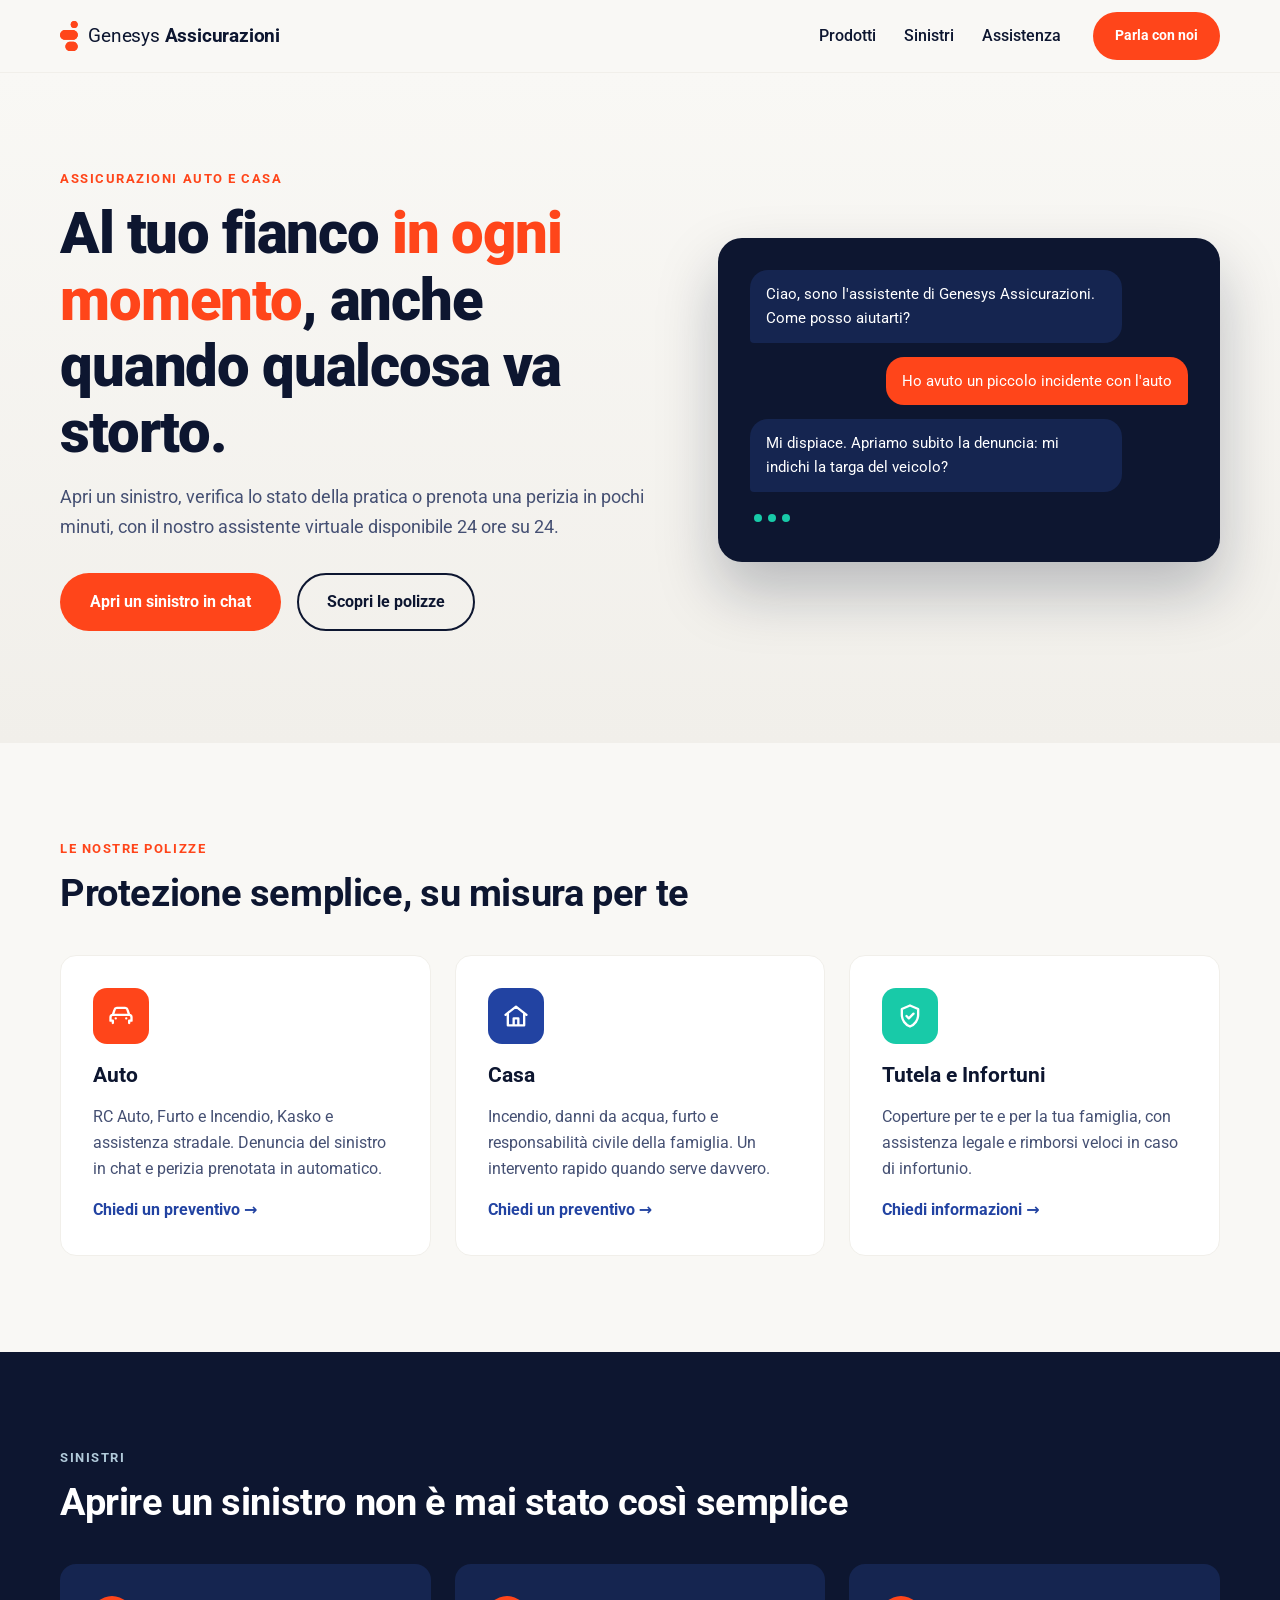
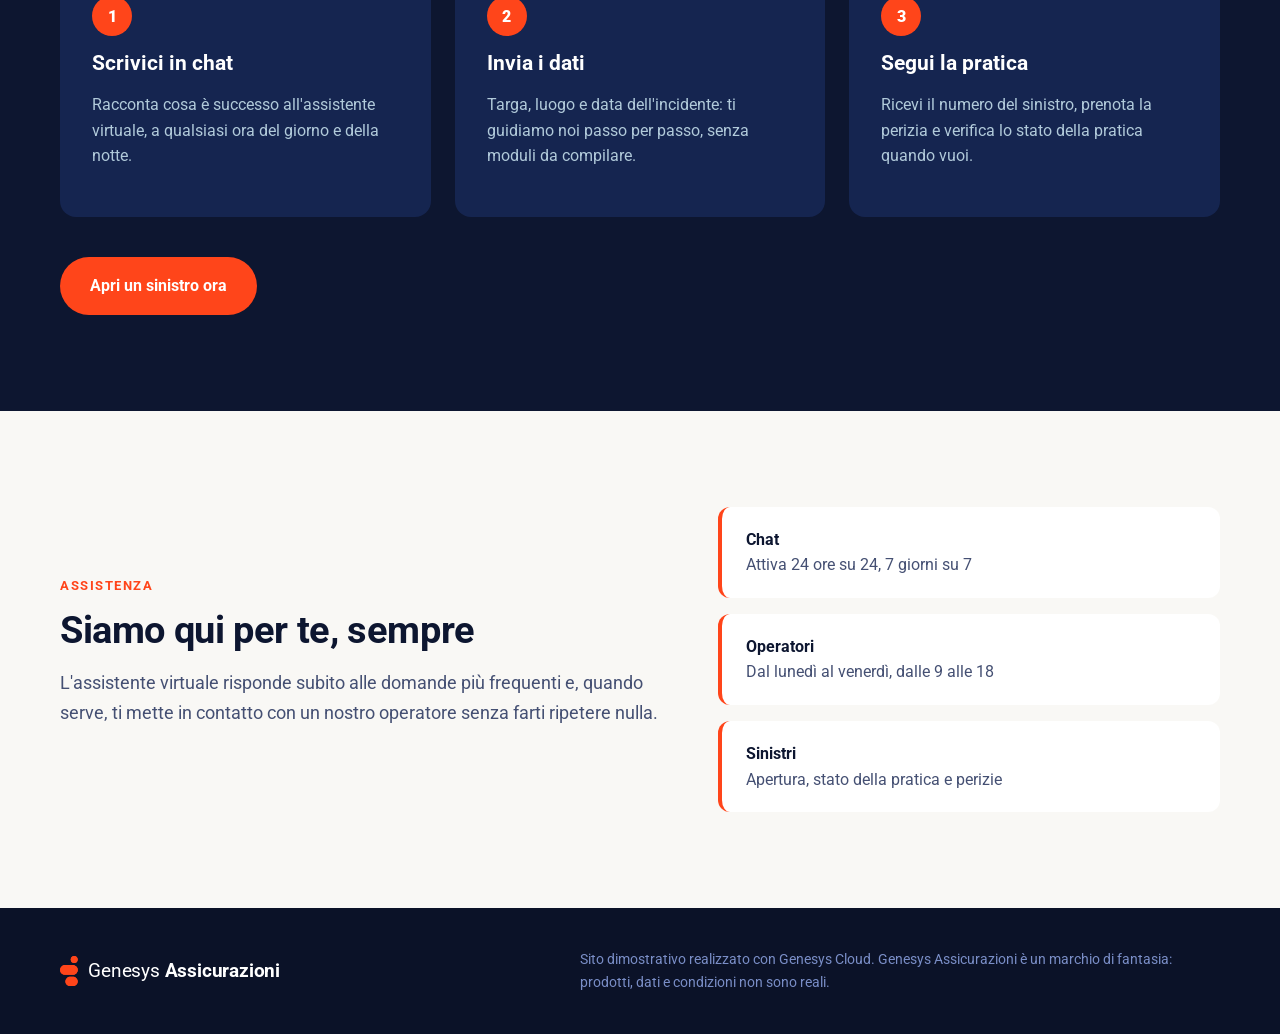
==== index.html @ 88b35ea2 "Icona Genesys con scritta Genesys Assicurazioni Co-authored-by: Cursor <cursoragent@cursor.com>" ====
<!doctype html>
<html lang="it">
<head>
  <meta charset="utf-8">
  <meta name="viewport" content="width=device-width, initial-scale=1">
  <title>Genesys Assicurazioni | Polizze Auto e Casa</title>
  <meta name="description" content="Genesys Assicurazioni: polizze Auto e Casa, apertura e verifica dei sinistri in chat 24 ore su 24.">
  <link rel="preconnect" href="https://fonts.googleapis.com">
  <link rel="preconnect" href="https://fonts.gstatic.com" crossorigin>
  <link href="https://fonts.googleapis.com/css2?family=Roboto:wght@400;500;700;900&display=swap" rel="stylesheet">
  <link rel="stylesheet" href="styles.css">
  <script type="text/javascript" charset="utf-8">
    (function (g, e, n, es, ys) {
      g['_genesysJs'] = e;
      g[e] = g[e] || function () { (g[e].q = g[e].q || []).push(arguments) };
      g[e].t = 1 * new Date();
      g[e].c = es;
      ys = document.createElement('script'); ys.async = 1; ys.src = n; ys.charset = 'utf-8'; document.head.appendChild(ys);
    })(window, 'Genesys', 'https://apps.mypurecloud.ie/genesys-bootstrap/genesys.min.js', {
      environment: 'prod-euw1',
      deploymentId: 'e4ba45ef-5b30-454c-95da-96dc844af366'
    });
  </script>
</head>
<body>
  <header class="topbar">
    <div class="container topbar-inner">
      <a class="brand" href="#">
        <img class="brand-icon" src="assets/genesys-icon.svg" alt="">
        <span class="brand-name">Genesys <strong>Assicurazioni</strong></span>
      </a>
      <nav class="nav">
        <a href="#prodotti">Prodotti</a>
        <a href="#sinistri">Sinistri</a>
        <a href="#assistenza">Assistenza</a>
      </nav>
      <button class="btn btn-primary btn-small" data-open-chat>Parla con noi</button>
    </div>
  </header>

  <main>
    <section class="hero">
      <div class="container hero-inner">
        <div class="hero-text">
          <p class="eyebrow">Assicurazioni Auto e Casa</p>
          <h1>Al tuo fianco <span class="accent">in ogni momento</span>, anche quando qualcosa va storto.</h1>
          <p class="lead">Apri un sinistro, verifica lo stato della pratica o prenota una perizia in pochi minuti, con il nostro assistente virtuale disponibile 24 ore su 24.</p>
          <div class="hero-actions">
            <button class="btn btn-primary" data-open-chat>Apri un sinistro in chat</button>
            <a class="btn btn-ghost" href="#prodotti">Scopri le polizze</a>
          </div>
        </div>
        <div class="hero-card" aria-hidden="true">
          <div class="bubble bubble-bot">Ciao, sono l'assistente di Genesys Assicurazioni. Come posso aiutarti?</div>
          <div class="bubble bubble-user">Ho avuto un piccolo incidente con l'auto</div>
          <div class="bubble bubble-bot">Mi dispiace. Apriamo subito la denuncia: mi indichi la targa del veicolo?</div>
          <div class="typing"><span></span><span></span><span></span></div>
        </div>
      </div>
    </section>

    <section id="prodotti" class="section">
      <div class="container">
        <p class="eyebrow">Le nostre polizze</p>
        <h2>Protezione semplice, su misura per te</h2>
        <div class="cards">
          <article class="card">
            <div class="icon icon-orange">
              <svg viewBox="0 0 24 24"><path d="M5 11l1.5-4.5A2 2 0 0 1 8.4 5h7.2a2 2 0 0 1 1.9 1.5L19 11m-14 0h14m-14 0a2 2 0 0 0-2 2v3h2m14-5a2 2 0 0 1 2 2v3h-2M5 16v2m14-2v2M7.5 14h.01M16.5 14h.01"/></svg>
            </div>
            <h3>Auto</h3>
            <p>RC Auto, Furto e Incendio, Kasko e assistenza stradale. Denuncia del sinistro in chat e perizia prenotata in automatico.</p>
            <button class="link" data-open-chat>Chiedi un preventivo</button>
          </article>
          <article class="card">
            <div class="icon icon-blue">
              <svg viewBox="0 0 24 24"><path d="M3 11l9-7 9 7M5 10v10h14V10M10 20v-6h4v6"/></svg>
            </div>
            <h3>Casa</h3>
            <p>Incendio, danni da acqua, furto e responsabilità civile della famiglia. Un intervento rapido quando serve davvero.</p>
            <button class="link" data-open-chat>Chiedi un preventivo</button>
          </article>
          <article class="card">
            <div class="icon icon-teal">
              <svg viewBox="0 0 24 24"><path d="M12 3l7 3v5c0 4.5-3 8.5-7 10-4-1.5-7-5.5-7-10V6l7-3zm-3 9l2 2 4-4"/></svg>
            </div>
            <h3>Tutela e Infortuni</h3>
            <p>Coperture per te e per la tua famiglia, con assistenza legale e rimborsi veloci in caso di infortunio.</p>
            <button class="link" data-open-chat>Chiedi informazioni</button>
          </article>
        </div>
      </div>
    </section>

    <section id="sinistri" class="section section-dark">
      <div class="container">
        <p class="eyebrow eyebrow-light">Sinistri</p>
        <h2>Aprire un sinistro non è mai stato così semplice</h2>
        <ol class="steps">
          <li>
            <span class="step-number">1</span>
            <h3>Scrivici in chat</h3>
            <p>Racconta cosa è successo all'assistente virtuale, a qualsiasi ora del giorno e della notte.</p>
          </li>
          <li>
            <span class="step-number">2</span>
            <h3>Invia i dati</h3>
            <p>Targa, luogo e data dell'incidente: ti guidiamo noi passo per passo, senza moduli da compilare.</p>
          </li>
          <li>
            <span class="step-number">3</span>
            <h3>Segui la pratica</h3>
            <p>Ricevi il numero del sinistro, prenota la perizia e verifica lo stato della pratica quando vuoi.</p>
          </li>
        </ol>
        <button class="btn btn-primary" data-open-chat>Apri un sinistro ora</button>
      </div>
    </section>

    <section id="assistenza" class="section">
      <div class="container assist">
        <div>
          <p class="eyebrow">Assistenza</p>
          <h2>Siamo qui per te, sempre</h2>
          <p class="lead">L'assistente virtuale risponde subito alle domande più frequenti e, quando serve, ti mette in contatto con un nostro operatore senza farti ripetere nulla.</p>
        </div>
        <ul class="assist-list">
          <li><strong>Chat</strong><span>Attiva 24 ore su 24, 7 giorni su 7</span></li>
          <li><strong>Operatori</strong><span>Dal lunedì al venerdì, dalle 9 alle 18</span></li>
          <li><strong>Sinistri</strong><span>Apertura, stato della pratica e perizie</span></li>
        </ul>
      </div>
    </section>
  </main>

  <footer class="footer">
    <div class="container footer-inner">
      <span class="brand">
        <img class="brand-icon" src="assets/genesys-icon.svg" alt="">
        <span class="brand-name">Genesys <strong>Assicurazioni</strong></span>
      </span>
      <p>Sito dimostrativo realizzato con Genesys Cloud. Genesys Assicurazioni è un marchio di fantasia: prodotti, dati e condizioni non sono reali.</p>
    </div>
  </footer>

  <script>
    document.querySelectorAll('[data-open-chat]').forEach(function (button) {
      button.addEventListener('click', function () {
        Genesys('command', 'Messenger.open', {});
      });
    });
  </script>
</body>
</html>
---- styles.css ----
:root {
  --orange: #ff451a;
  --orange-dark: #cc3715;
  --navy: #0d1630;
  --navy-deep: #0b1228;
  --navy-soft: #152550;
  --blue: #2243a2;
  --teal: #18caa8;
  --yellow: #f7ad00;
  --cream: #f9f8f5;
  --sand: #f1efea;
  --slate: #455073;
  --radius: 16px;
}

* { box-sizing: border-box; }

body {
  margin: 0;
  font-family: Roboto, -apple-system, system-ui, "Segoe UI", "Helvetica Neue", Arial, sans-serif;
  color: var(--navy);
  background: var(--cream);
  line-height: 1.6;
}

h1, h2, h3 { line-height: 1.15; margin: 0 0 16px; }
h1 { font-size: clamp(2.2rem, 4.5vw, 3.6rem); font-weight: 900; letter-spacing: -0.02em; }
h2 { font-size: clamp(1.8rem, 3vw, 2.6rem); font-weight: 700; letter-spacing: -0.01em; }
h3 { font-size: 1.3rem; font-weight: 700; }
p { margin: 0 0 16px; }

.container { width: min(1160px, 92vw); margin: 0 auto; }
.accent { color: var(--orange); }
.lead { font-size: 1.15rem; color: var(--slate); max-width: 620px; }
.eyebrow { text-transform: uppercase; letter-spacing: 0.12em; font-size: 0.8rem; font-weight: 700; color: var(--orange); margin-bottom: 12px; }
.eyebrow-light { color: var(--yellow); }

.btn {
  display: inline-flex; align-items: center; justify-content: center;
  border: 2px solid transparent; border-radius: 999px;
  padding: 14px 28px; font: inherit; font-weight: 700; font-size: 1rem;
  cursor: pointer; text-decoration: none; transition: background 0.2s, color 0.2s, border-color 0.2s;
}
.btn-primary { background: var(--orange); color: #fff; }
.btn-primary:hover { background: var(--orange-dark); }
.btn-ghost { border-color: var(--navy); color: var(--navy); background: transparent; }
.btn-ghost:hover { background: var(--navy); color: #fff; }
.btn-small { padding: 10px 20px; font-size: 0.9rem; }
.link { background: none; border: 0; padding: 0; font: inherit; font-weight: 700; color: var(--blue); cursor: pointer; }
.link::after { content: " →"; }
.link:hover { color: var(--orange); }

.topbar { position: sticky; top: 0; z-index: 10; background: rgba(249, 248, 245, 0.92); backdrop-filter: blur(8px); border-bottom: 1px solid var(--sand); }
.topbar-inner { display: flex; align-items: center; gap: 32px; height: 72px; }
.brand { display: flex; align-items: center; gap: 10px; text-decoration: none; color: var(--navy); }
.brand-icon { height: 30px; width: auto; display: block; }
.brand-name { font-size: 1.2rem; letter-spacing: -0.01em; }
.nav { display: flex; gap: 28px; margin-left: auto; }
.nav a { color: var(--navy); text-decoration: none; font-weight: 500; }
.nav a:hover { color: var(--orange); }

.hero { padding: 96px 0 112px; background: linear-gradient(180deg, var(--cream) 0%, var(--sand) 100%); overflow: hidden; }
.hero-inner { display: grid; grid-template-columns: 1.2fr 1fr; gap: 56px; align-items: center; }
.hero-actions { display: flex; gap: 16px; flex-wrap: wrap; margin-top: 32px; }
.hero-card {
  position: relative; background: var(--navy); border-radius: 24px; padding: 32px;
  display: flex; flex-direction: column; gap: 14px; box-shadow: 0 30px 60px rgba(13, 22, 48, 0.25);
}
.hero-card::before {
  content: ""; position: absolute; inset: -40px -40px auto auto; width: 160px; height: 160px; border-radius: 50%;
  background: var(--orange); opacity: 0.9; z-index: -1;
}
.bubble { max-width: 85%; padding: 12px 16px; border-radius: 18px; font-size: 0.95rem; }
.bubble-bot { background: var(--navy-soft); color: #fff; border-bottom-left-radius: 4px; }
.bubble-user { background: var(--orange); color: #fff; align-self: flex-end; border-bottom-right-radius: 4px; }
.typing { display: flex; gap: 6px; padding: 8px 4px; }
.typing span { width: 8px; height: 8px; border-radius: 50%; background: var(--teal); animation: blink 1.2s infinite; }
.typing span:nth-child(2) { animation-delay: 0.2s; }
.typing span:nth-child(3) { animation-delay: 0.4s; }
@keyframes blink { 0%, 80%, 100% { opacity: 0.25; } 40% { opacity: 1; } }

.section { padding: 96px 0; }
.section-dark { background: var(--navy); color: #fff; }
.section-dark p { color: #b1cada; }

.cards { display: grid; grid-template-columns: repeat(3, 1fr); gap: 24px; margin-top: 40px; }
.card { background: #fff; border-radius: var(--radius); padding: 32px; border: 1px solid var(--sand); transition: transform 0.2s, box-shadow 0.2s; }
.card:hover { transform: translateY(-4px); box-shadow: 0 20px 40px rgba(13, 22, 48, 0.08); }
.card p { color: var(--slate); }
.icon { width: 56px; height: 56px; border-radius: 14px; display: grid; place-items: center; margin-bottom: 20px; }
.icon svg { width: 28px; height: 28px; fill: none; stroke: #fff; stroke-width: 2; stroke-linecap: round; stroke-linejoin: round; }
.icon-orange { background: var(--orange); }
.icon-blue { background: var(--blue); }
.icon-teal { background: var(--teal); }

.steps { list-style: none; padding: 0; margin: 40px 0; display: grid; grid-template-columns: repeat(3, 1fr); gap: 24px; }
.steps li { background: var(--navy-soft); border-radius: var(--radius); padding: 32px; }
.step-number { display: inline-grid; place-items: center; width: 40px; height: 40px; border-radius: 50%; background: var(--orange); font-weight: 900; margin-bottom: 16px; }

.assist { display: grid; grid-template-columns: 1.2fr 1fr; gap: 56px; align-items: center; }
.assist-list { list-style: none; padding: 0; margin: 0; display: grid; gap: 16px; }
.assist-list li { background: #fff; border-left: 4px solid var(--orange); border-radius: 12px; padding: 20px 24px; display: flex; flex-direction: column; }
.assist-list span { color: var(--slate); }

.footer { background: var(--navy-deep); color: #fff; padding: 40px 0; }
.footer-inner { display: flex; gap: 32px; align-items: center; justify-content: space-between; flex-wrap: wrap; }
.footer .brand { color: #fff; }
.footer p { margin: 0; color: #7a8ec7; font-size: 0.9rem; max-width: 640px; }

@media (max-width: 900px) {
  .hero-inner, .assist { grid-template-columns: 1fr; }
  .cards, .steps { grid-template-columns: 1fr; }
  .nav { display: none; }
  .topbar-inner .btn { margin-left: auto; }
}
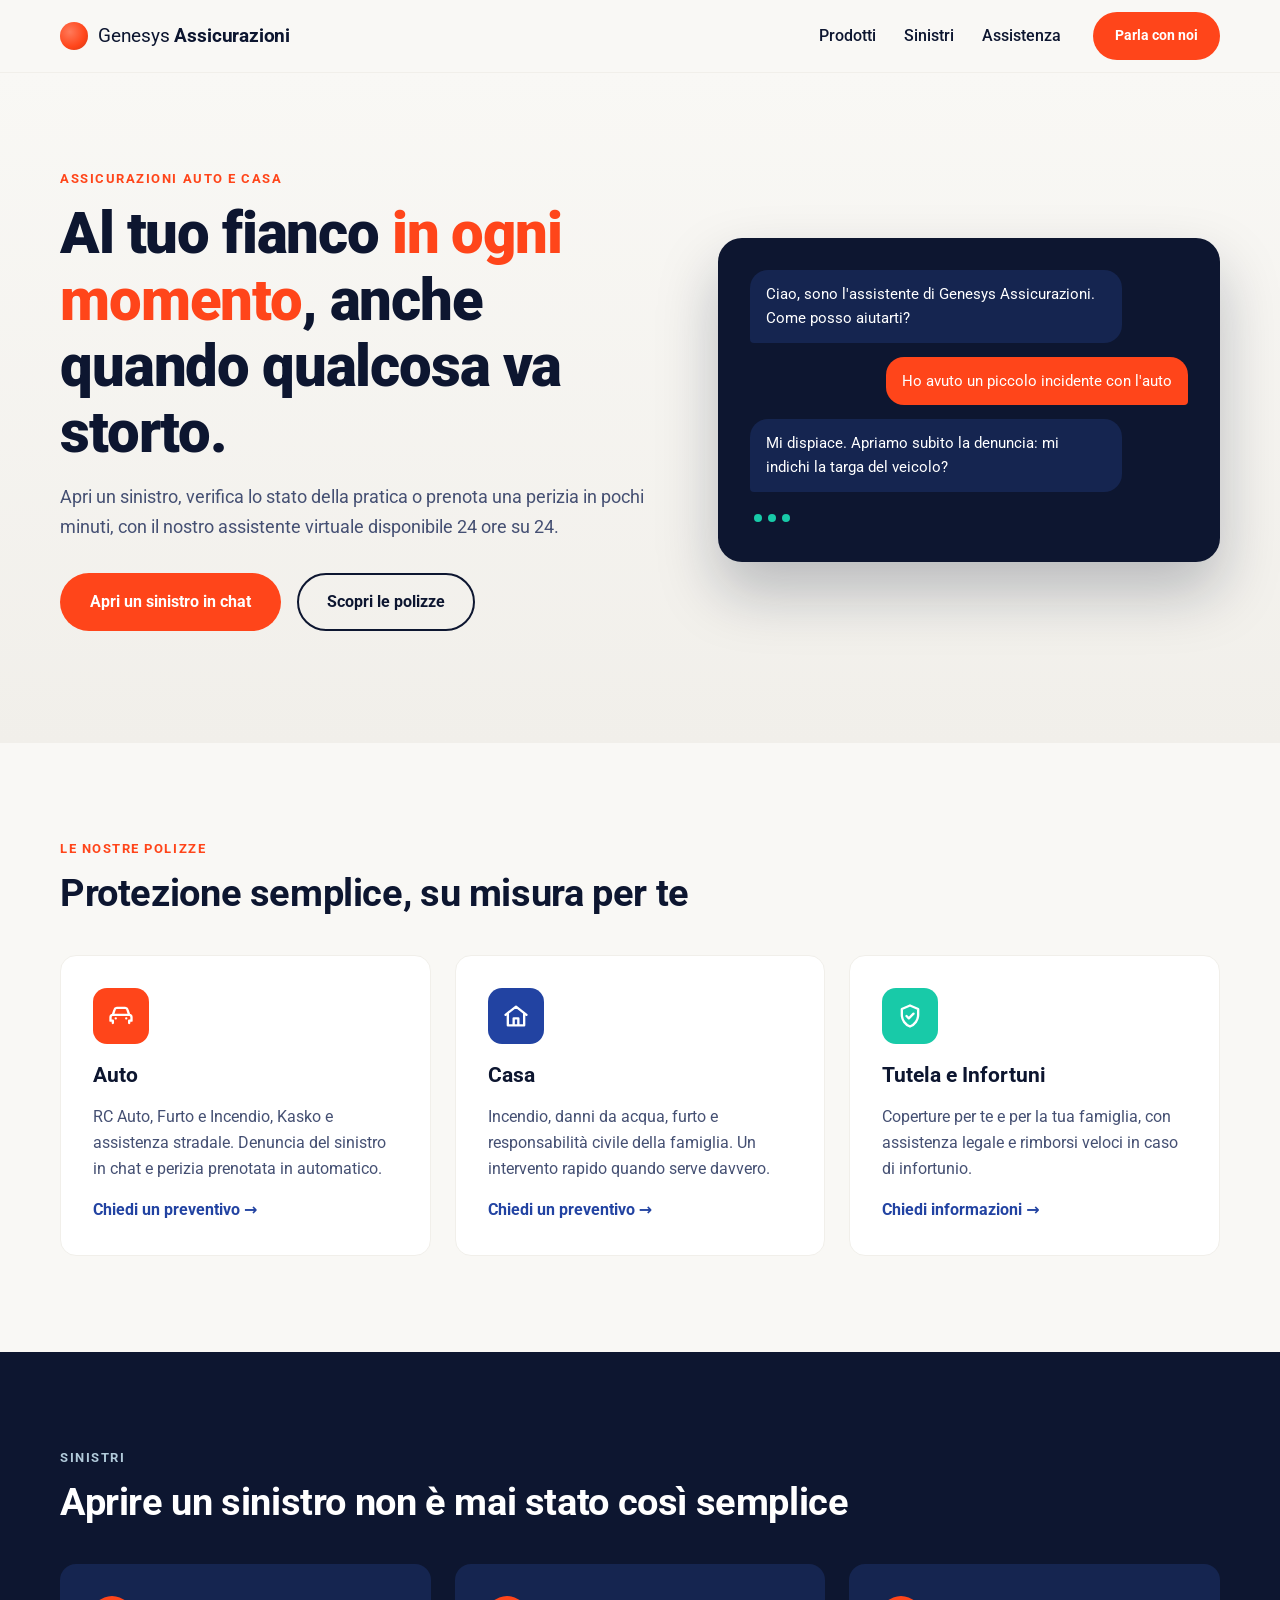
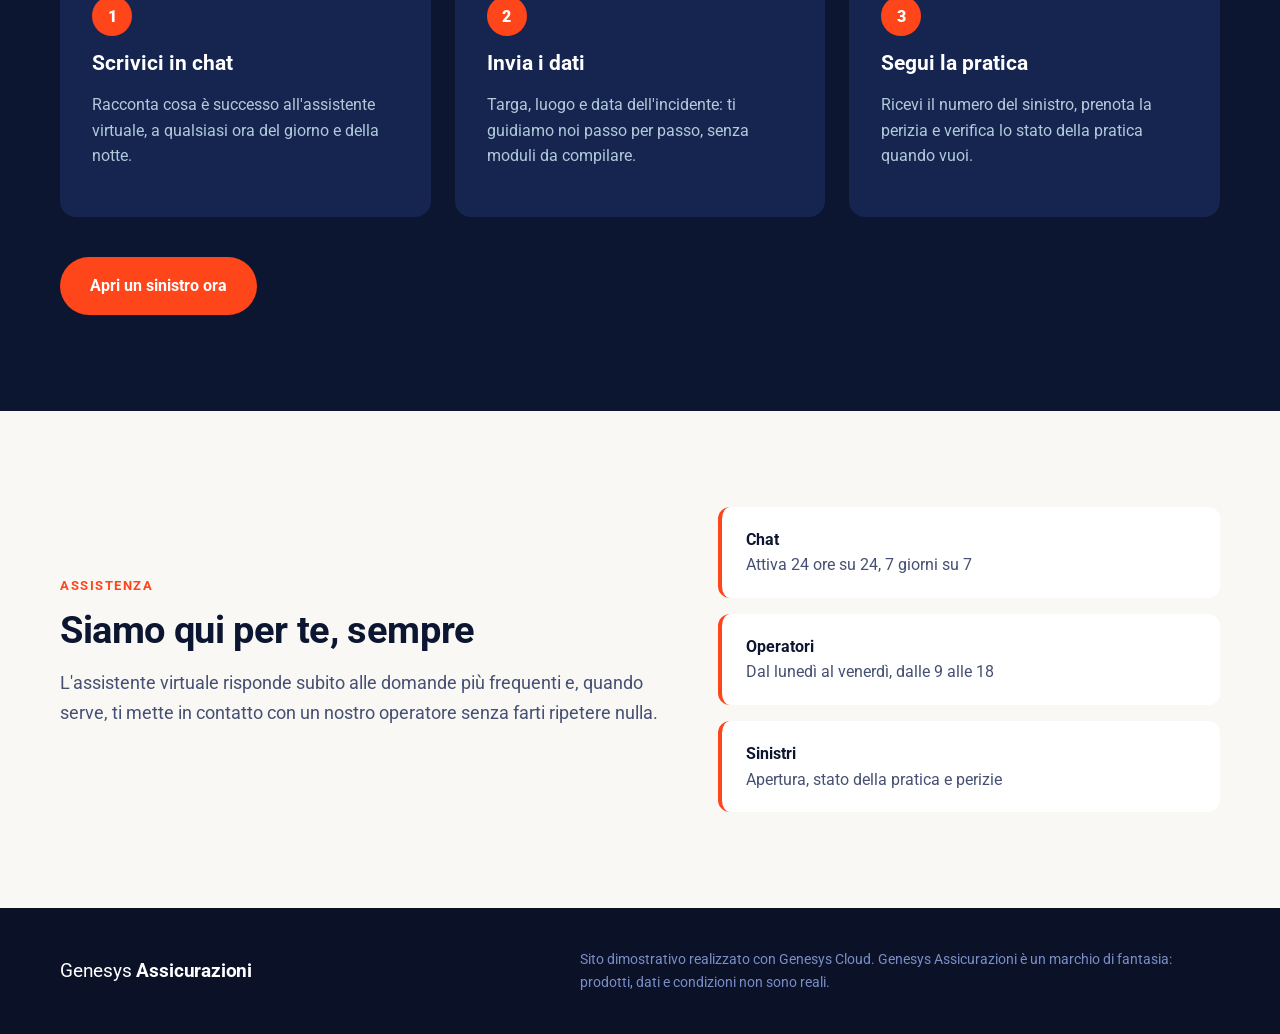
==== commit e2b20b26: "Ripristina il portale alla prima versione (logo Messenger invariato) Co-authored-by: Cursor <cursora" ====
--- a/index.html
+++ b/index.html
@@ -26,7 +26,7 @@
   <header class="topbar">
     <div class="container topbar-inner">
       <a class="brand" href="#">
-        <img class="brand-icon" src="assets/genesys-icon.svg" alt="">
+        <span class="brand-mark" aria-hidden="true"></span>
         <span class="brand-name">Genesys <strong>Assicurazioni</strong></span>
       </a>
       <nav class="nav">
@@ -135,10 +135,7 @@
 
   <footer class="footer">
     <div class="container footer-inner">
-      <span class="brand">
-        <img class="brand-icon" src="assets/genesys-icon.svg" alt="">
-        <span class="brand-name">Genesys <strong>Assicurazioni</strong></span>
-      </span>
+      <span class="brand-name">Genesys <strong>Assicurazioni</strong></span>
       <p>Sito dimostrativo realizzato con Genesys Cloud. Genesys Assicurazioni è un marchio di fantasia: prodotti, dati e condizioni non sono reali.</p>
     </div>
   </footer>
--- a/styles.css
+++ b/styles.css
@@ -53,7 +53,7 @@
 .topbar { position: sticky; top: 0; z-index: 10; background: rgba(249, 248, 245, 0.92); backdrop-filter: blur(8px); border-bottom: 1px solid var(--sand); }
 .topbar-inner { display: flex; align-items: center; gap: 32px; height: 72px; }
 .brand { display: flex; align-items: center; gap: 10px; text-decoration: none; color: var(--navy); }
-.brand-icon { height: 30px; width: auto; display: block; }
+.brand-mark { width: 28px; height: 28px; border-radius: 50%; background: radial-gradient(circle at 35% 35%, #ff7a5a, var(--orange) 60%, var(--orange-dark)); }
 .brand-name { font-size: 1.2rem; letter-spacing: -0.01em; }
 .nav { display: flex; gap: 28px; margin-left: auto; }
 .nav a { color: var(--navy); text-decoration: none; font-weight: 500; }
@@ -104,7 +104,6 @@
 
 .footer { background: var(--navy-deep); color: #fff; padding: 40px 0; }
 .footer-inner { display: flex; gap: 32px; align-items: center; justify-content: space-between; flex-wrap: wrap; }
-.footer .brand { color: #fff; }
 .footer p { margin: 0; color: #7a8ec7; font-size: 0.9rem; max-width: 640px; }
 
 @media (max-width: 900px) {
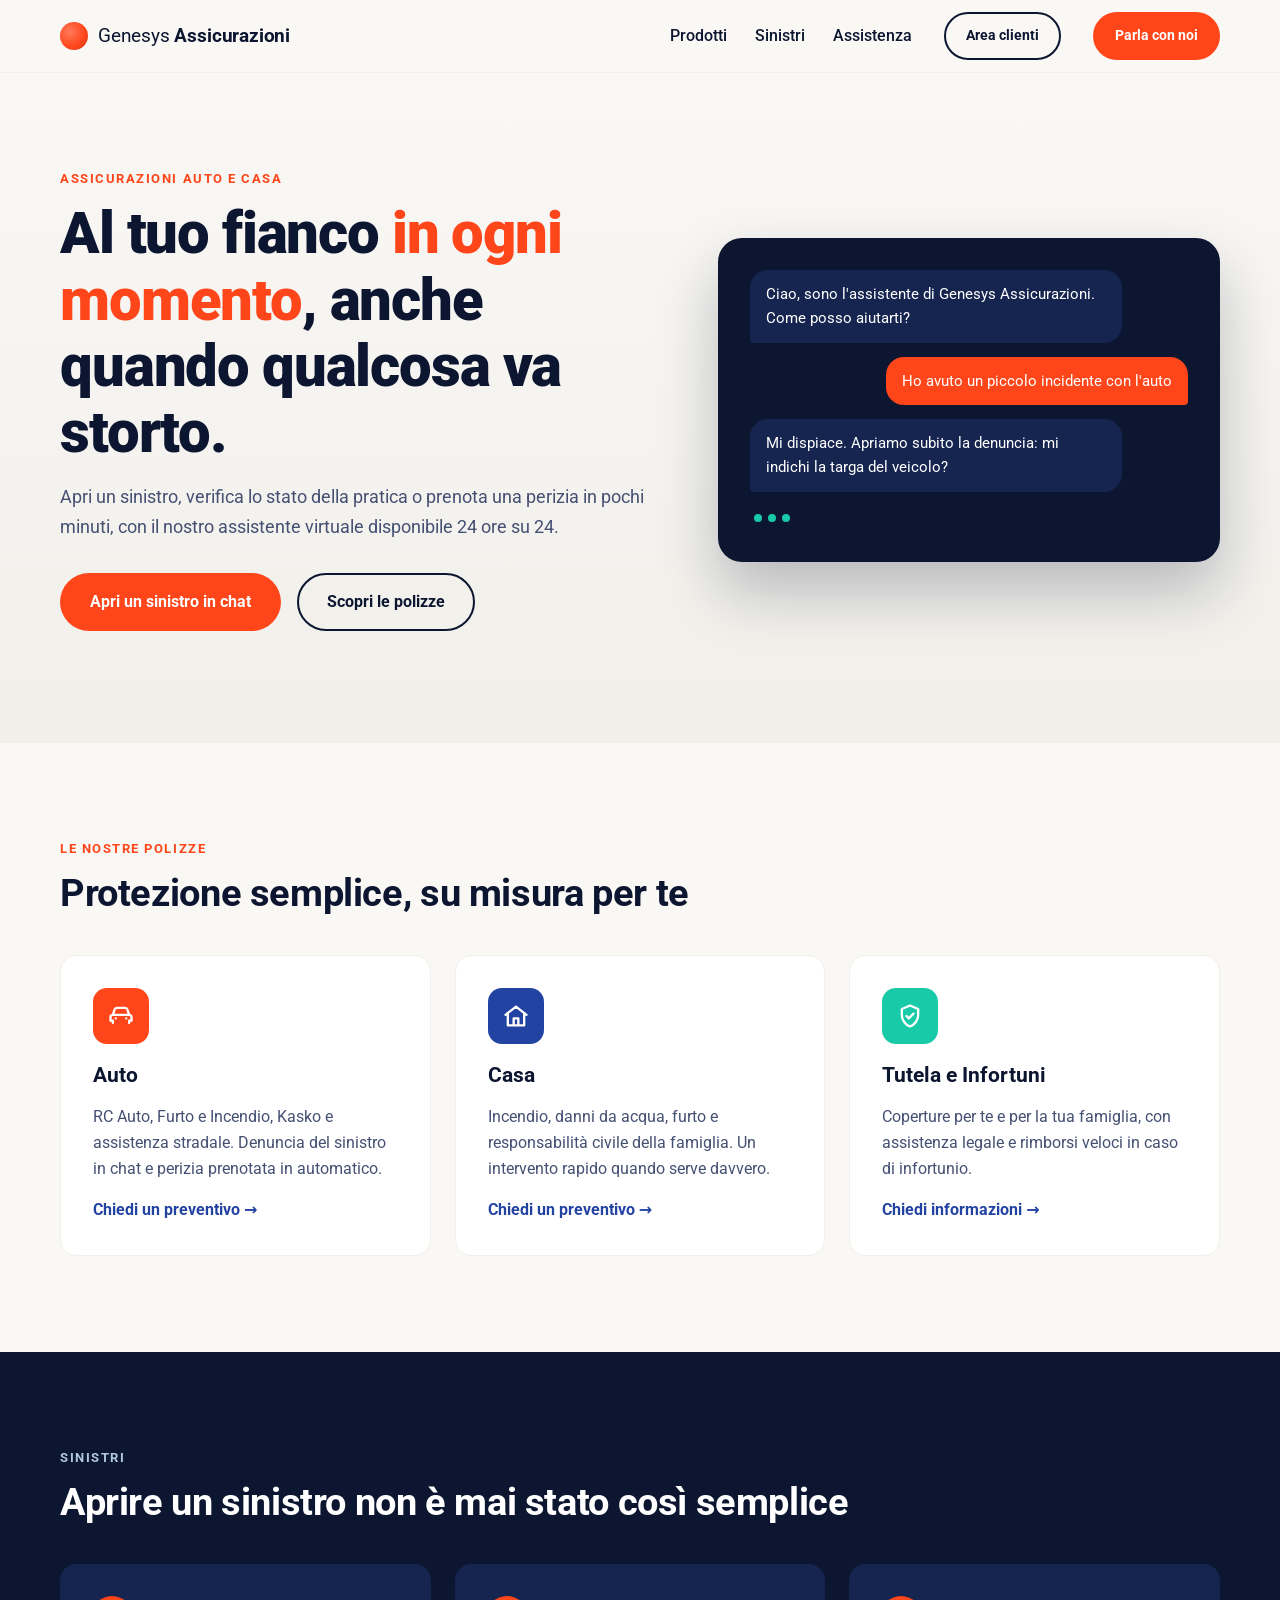
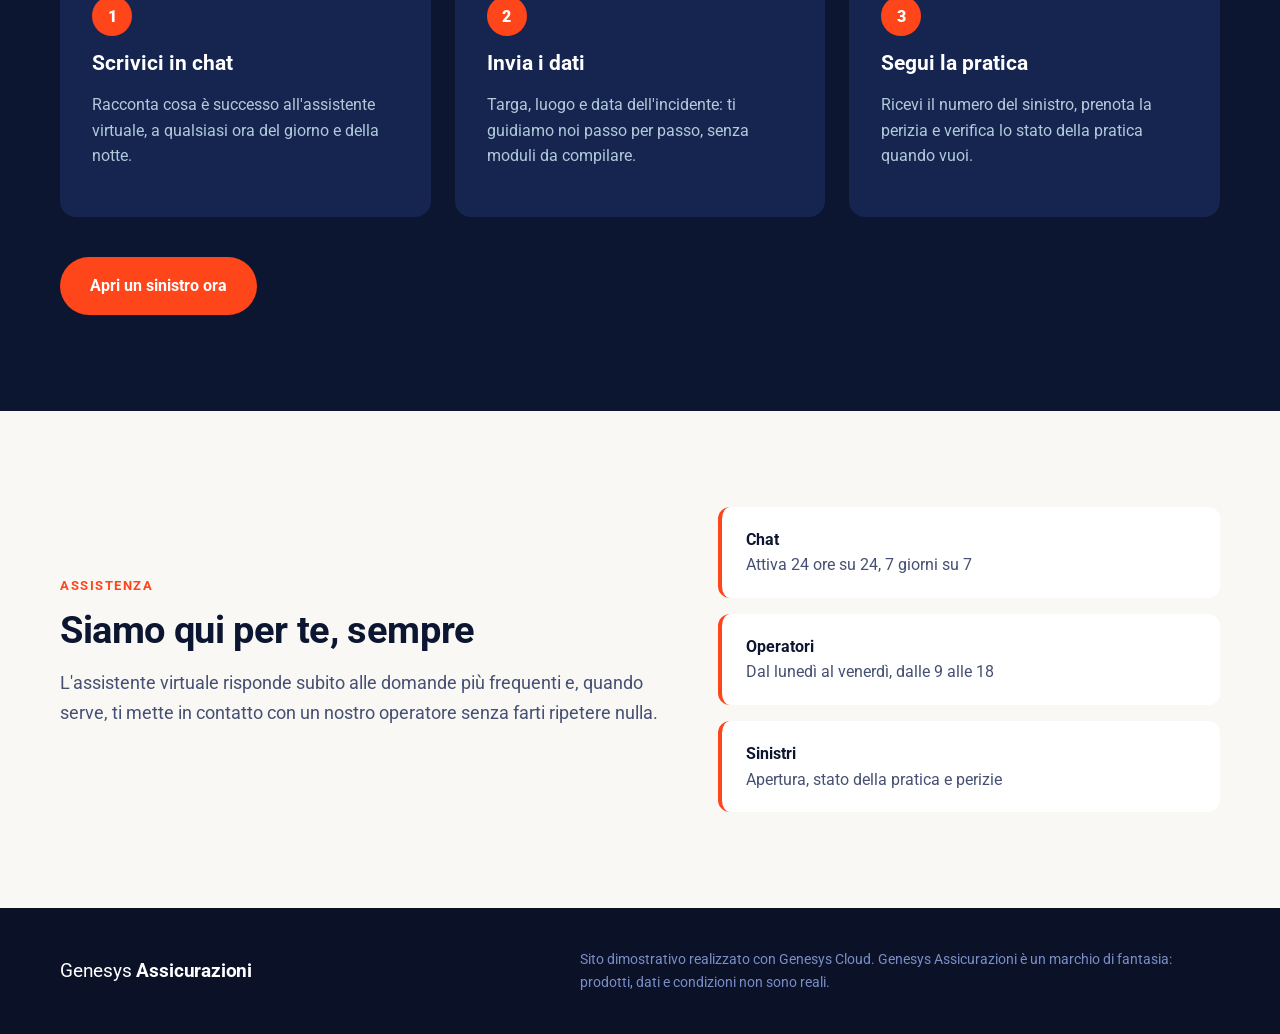
==== commit b6f7cd6c: "Area clienti demo: passa al Messenger l'id del cliente Co-authored-by: Cursor <cursoragent@cursor.co" ====
--- a/index.html
+++ b/index.html
@@ -34,9 +34,33 @@
         <a href="#sinistri">Sinistri</a>
         <a href="#assistenza">Assistenza</a>
       </nav>
+      <div class="account" data-logged-out>
+        <button class="btn btn-ghost btn-small" data-open-login>Area clienti</button>
+      </div>
+      <div class="account" data-logged-in hidden>
+        <span class="greeting">Ciao, <strong data-customer-first-name></strong></span>
+        <button class="link link-plain" data-logout>Esci</button>
+      </div>
       <button class="btn btn-primary btn-small" data-open-chat>Parla con noi</button>
     </div>
   </header>
+
+  <div class="modal" data-login-modal hidden>
+    <div class="modal-card" role="dialog" aria-modal="true" aria-labelledby="login-title">
+      <button class="modal-close" data-close-login aria-label="Chiudi">×</button>
+      <p class="eyebrow">Area clienti</p>
+      <h2 id="login-title">Accedi al tuo profilo</h2>
+      <p class="modal-text">Sito dimostrativo: scegli il cliente demo con cui accedere. In chat riceverai su WhatsApp il codice dei sinistri che apri.</p>
+      <button class="customer" data-login>
+        <span class="customer-avatar">MB</span>
+        <span class="customer-info">
+          <strong>Marco Bianchi</strong>
+          <span>Cliente Gold · Polizza Auto 44AB12</span>
+        </span>
+        <span class="customer-go">Accedi →</span>
+      </button>
+    </div>
+  </div>
 
   <main>
     <section class="hero">
@@ -141,6 +165,44 @@
   </footer>
 
   <script>
+    var DEMO_CUSTOMER = { id: 'd156d36f-0375-48c7-8913-92c22ba1659e', firstName: 'Marco', lastName: 'Bianchi' };
+    var STORAGE_KEY = 'genesys-assicurazioni-customer';
+    var modal = document.querySelector('[data-login-modal]');
+
+    function renderAccount(customer) {
+      document.querySelector('[data-logged-out]').hidden = !!customer;
+      document.querySelector('[data-logged-in]').hidden = !customer;
+      if (customer) document.querySelector('[data-customer-first-name]').textContent = customer.firstName;
+    }
+
+    function shareWithMessenger(customer) {
+      if (customer) {
+        Genesys('command', 'Database.set', { messaging: { customAttributes: {
+          Customer_ID: customer.id, Customer_Name: customer.firstName + ' ' + customer.lastName } } });
+      } else {
+        Genesys('command', 'Database.removeAll');
+      }
+    }
+
+    var saved = JSON.parse(localStorage.getItem(STORAGE_KEY) || 'null');
+    renderAccount(saved);
+    shareWithMessenger(saved);
+
+    document.querySelector('[data-open-login]').addEventListener('click', function () { modal.hidden = false; });
+    document.querySelector('[data-close-login]').addEventListener('click', function () { modal.hidden = true; });
+    modal.addEventListener('click', function (event) { if (event.target === modal) modal.hidden = true; });
+    document.querySelector('[data-login]').addEventListener('click', function () {
+      localStorage.setItem(STORAGE_KEY, JSON.stringify(DEMO_CUSTOMER));
+      renderAccount(DEMO_CUSTOMER);
+      shareWithMessenger(DEMO_CUSTOMER);
+      modal.hidden = true;
+    });
+    document.querySelector('[data-logout]').addEventListener('click', function () {
+      localStorage.removeItem(STORAGE_KEY);
+      renderAccount(null);
+      shareWithMessenger(null);
+    });
+
     document.querySelectorAll('[data-open-chat]').forEach(function (button) {
       button.addEventListener('click', function () {
         Genesys('command', 'Messenger.open', {});
--- a/styles.css
+++ b/styles.css
@@ -49,6 +49,27 @@
 .link { background: none; border: 0; padding: 0; font: inherit; font-weight: 700; color: var(--blue); cursor: pointer; }
 .link::after { content: " →"; }
 .link:hover { color: var(--orange); }
+
+[hidden] { display: none !important; }
+
+.account { display: flex; align-items: center; gap: 12px; }
+.greeting { font-size: 0.95rem; }
+.link-plain::after { content: ""; }
+
+.modal { position: fixed; inset: 0; z-index: 20; background: rgba(11, 18, 40, 0.6); display: grid; place-items: center; padding: 24px; }
+.modal-card { position: relative; background: #fff; border-radius: 24px; padding: 40px; width: min(480px, 100%); box-shadow: 0 30px 60px rgba(13, 22, 48, 0.3); }
+.modal-text { color: var(--slate); }
+.modal-close { position: absolute; top: 16px; right: 20px; background: none; border: 0; font-size: 1.8rem; line-height: 1; color: var(--slate); cursor: pointer; }
+.customer {
+  width: 100%; display: flex; align-items: center; gap: 16px; margin-top: 8px; padding: 16px 20px;
+  background: var(--cream); border: 2px solid var(--sand); border-radius: var(--radius); font: inherit; text-align: left; cursor: pointer;
+  transition: border-color 0.2s;
+}
+.customer:hover { border-color: var(--orange); }
+.customer-avatar { width: 48px; height: 48px; border-radius: 50%; background: var(--navy); color: #fff; display: grid; place-items: center; font-weight: 700; flex: none; }
+.customer-info { display: flex; flex-direction: column; color: var(--navy); }
+.customer-info span { color: var(--slate); font-size: 0.9rem; }
+.customer-go { margin-left: auto; font-weight: 700; color: var(--orange); white-space: nowrap; }
 
 .topbar { position: sticky; top: 0; z-index: 10; background: rgba(249, 248, 245, 0.92); backdrop-filter: blur(8px); border-bottom: 1px solid var(--sand); }
 .topbar-inner { display: flex; align-items: center; gap: 32px; height: 72px; }
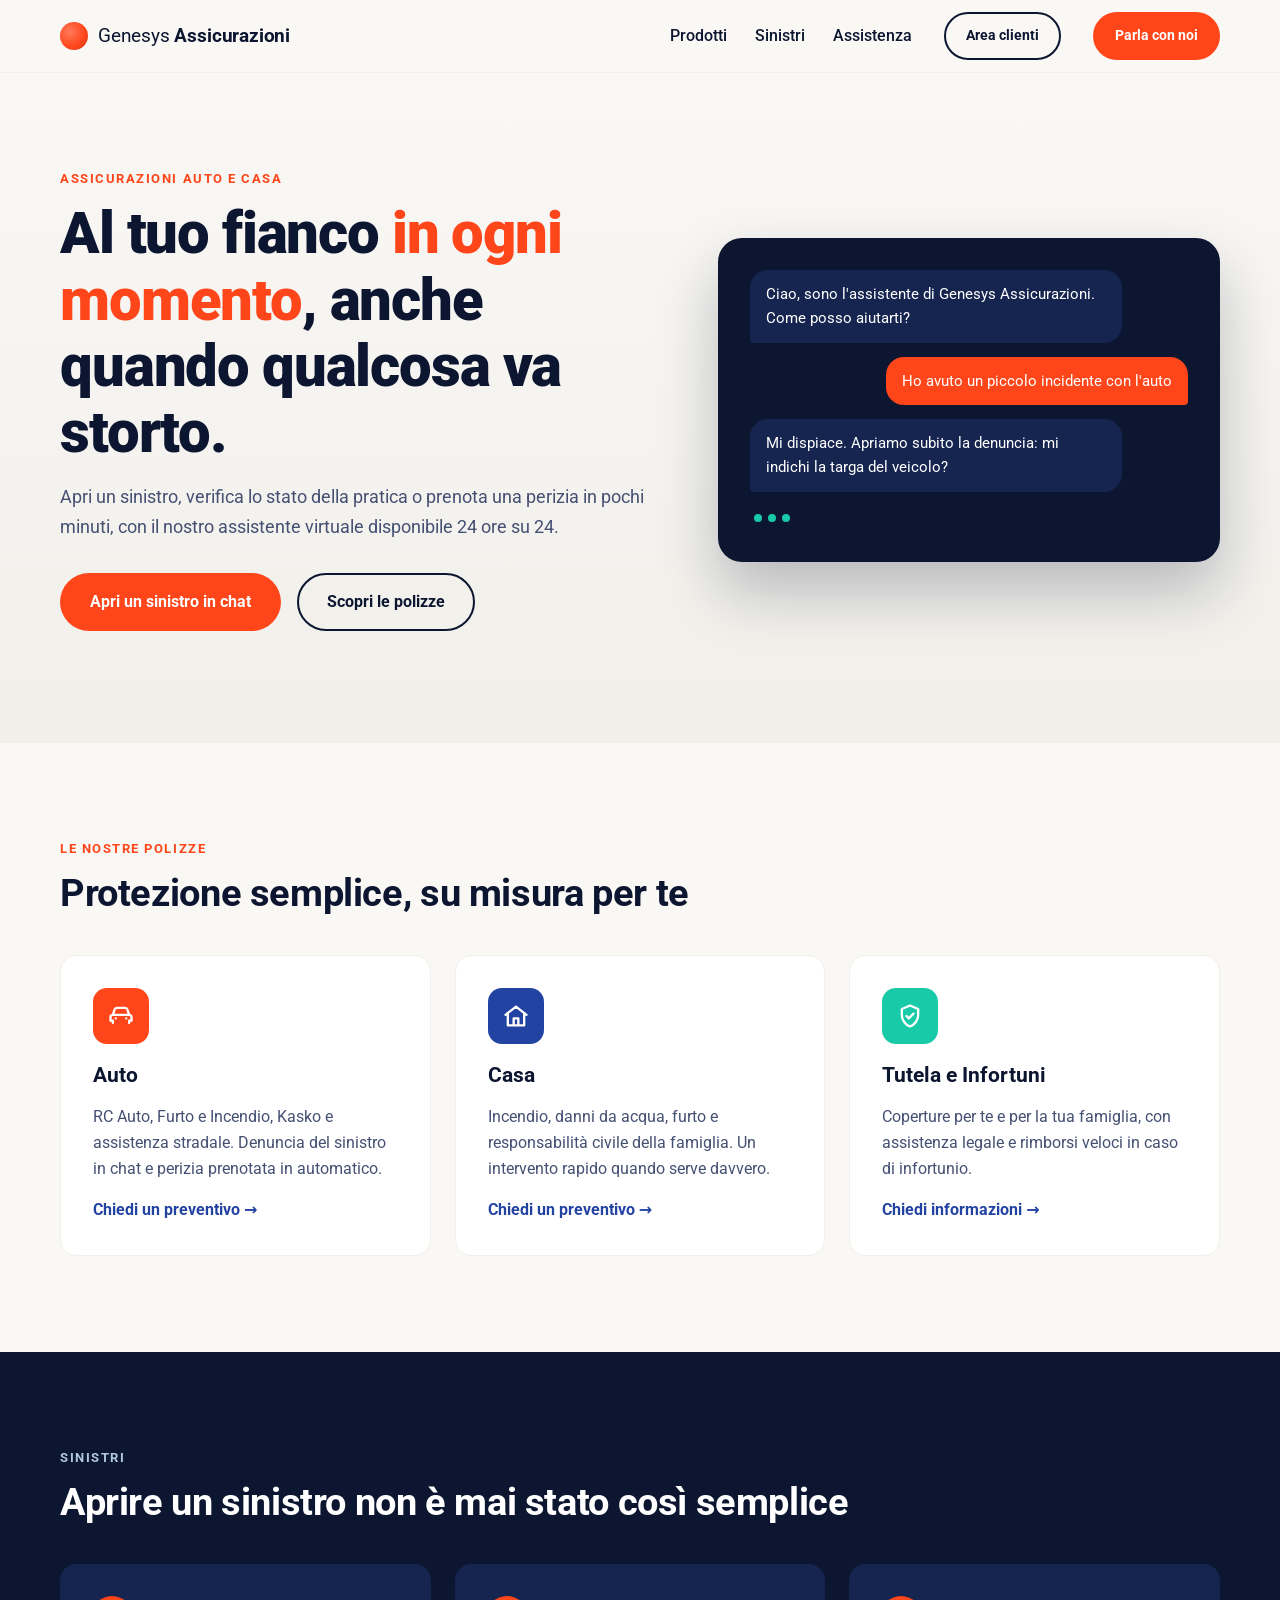
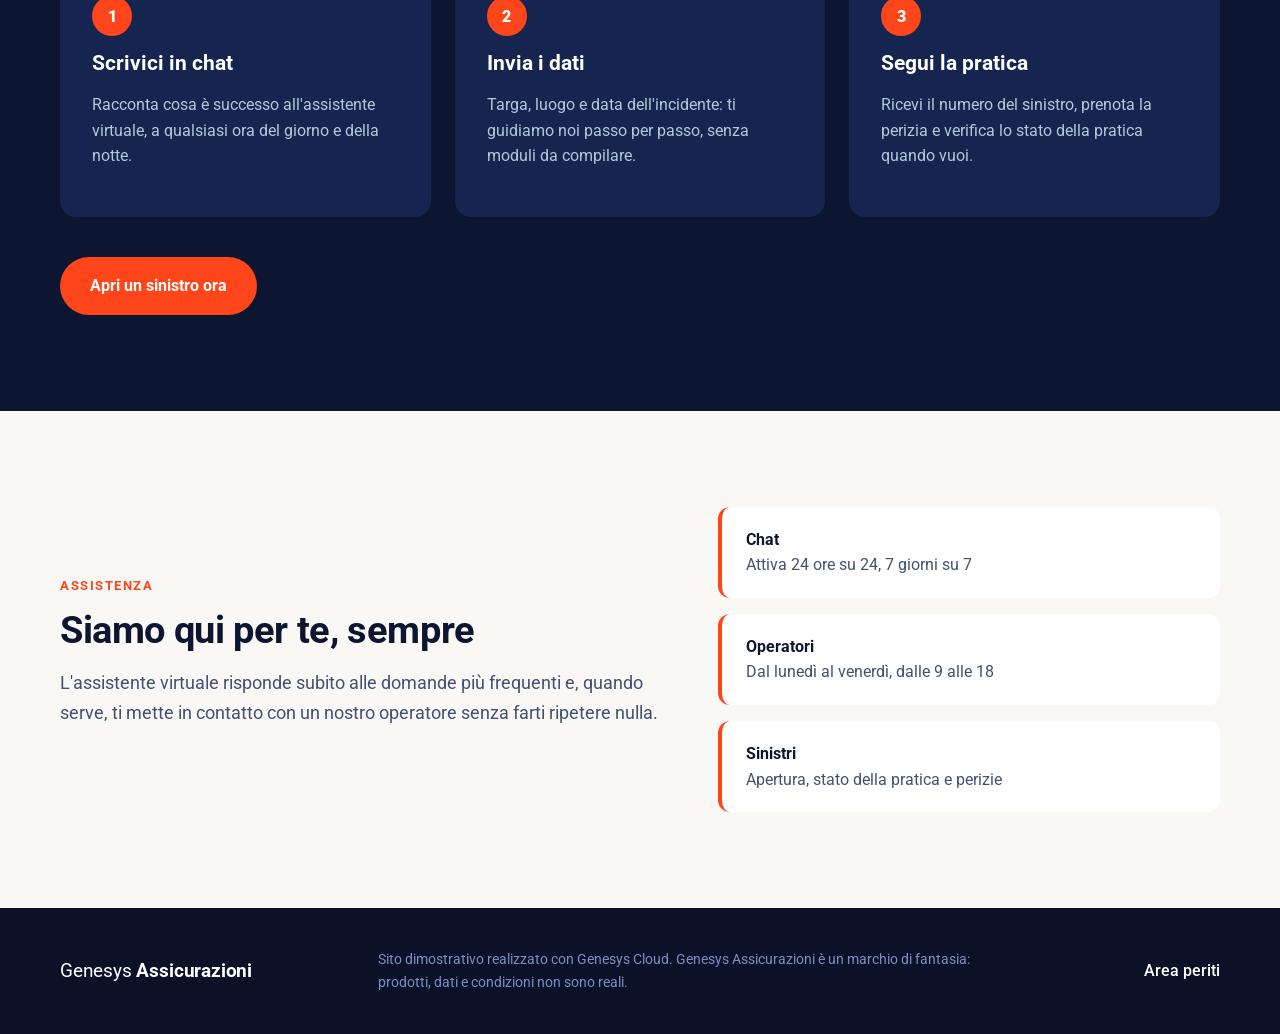
==== commit 287a8f4c: "Area periti: importo verificato del sinistro e attesa di approvazione Co-authored-by: Cursor <cursor" ====
--- a/index.html
+++ b/index.html
@@ -161,6 +161,7 @@
     <div class="container footer-inner">
       <span class="brand-name">Genesys <strong>Assicurazioni</strong></span>
       <p>Sito dimostrativo realizzato con Genesys Cloud. Genesys Assicurazioni è un marchio di fantasia: prodotti, dati e condizioni non sono reali.</p>
+      <a class="footer-link" href="perito.html">Area periti</a>
     </div>
   </footer>
 
@@ -175,7 +176,12 @@
       if (customer) document.querySelector('[data-customer-first-name]').textContent = customer.firstName;
     }
 
+    var messengerReady = false;
+    var currentCustomer = null;
+
     function shareWithMessenger(customer) {
+      currentCustomer = customer;
+      if (!messengerReady) return;
       if (customer) {
         Genesys('command', 'Database.set', { messaging: { customAttributes: {
           Customer_ID: customer.id, Customer_Name: customer.firstName + ' ' + customer.lastName } } });
@@ -187,6 +193,10 @@
     var saved = JSON.parse(localStorage.getItem(STORAGE_KEY) || 'null');
     renderAccount(saved);
     shareWithMessenger(saved);
+    Genesys('subscribe', 'Database.ready', function () {
+      messengerReady = true;
+      shareWithMessenger(currentCustomer);
+    });
 
     document.querySelector('[data-open-login]').addEventListener('click', function () { modal.hidden = false; });
     document.querySelector('[data-close-login]').addEventListener('click', function () { modal.hidden = true; });
--- a/styles.css
+++ b/styles.css
@@ -127,7 +127,31 @@
 .footer-inner { display: flex; gap: 32px; align-items: center; justify-content: space-between; flex-wrap: wrap; }
 .footer p { margin: 0; color: #7a8ec7; font-size: 0.9rem; max-width: 640px; }
 
+.expert { background: linear-gradient(180deg, var(--cream) 0%, var(--sand) 100%); min-height: calc(100vh - 72px - 120px); }
+.expert-inner { display: grid; gap: 32px; max-width: 820px; }
+.panel { background: #fff; border-radius: 24px; padding: 32px; border: 1px solid var(--sand); box-shadow: 0 20px 40px rgba(13, 22, 48, 0.06); }
+.muted { color: var(--slate); }
+.form { display: grid; gap: 8px; }
+.form label { font-weight: 700; }
+.form-row { display: flex; gap: 12px; flex-wrap: wrap; }
+.form input {
+  flex: 1; min-width: 200px; padding: 14px 18px; font: inherit; color: var(--navy);
+  border: 2px solid var(--sand); border-radius: 999px; background: var(--cream);
+}
+.form input:focus { outline: none; border-color: var(--orange); }
+.claim { margin-top: 28px; padding-top: 28px; border-top: 1px solid var(--sand); display: grid; gap: 24px; }
+.claim-data { display: grid; grid-template-columns: repeat(3, 1fr); gap: 16px 24px; margin: 0; }
+.claim-data .wide { grid-column: 1 / -1; }
+.claim-data dt { font-size: 0.8rem; text-transform: uppercase; letter-spacing: 0.08em; color: var(--slate); }
+.claim-data dd { margin: 2px 0 0; font-weight: 500; }
+.notice { margin: 0; padding: 16px 20px; border-radius: 12px; border-left: 4px solid var(--blue); background: #fff; }
+.notice-error { border-left-color: var(--orange); }
+.notice-success { border-left-color: var(--teal); }
+.footer-link { color: #fff; font-weight: 500; text-decoration: none; }
+.footer-link:hover { color: var(--orange); }
+
 @media (max-width: 900px) {
+  .claim-data { grid-template-columns: 1fr 1fr; }
   .hero-inner, .assist { grid-template-columns: 1fr; }
   .cards, .steps { grid-template-columns: 1fr; }
   .nav { display: none; }
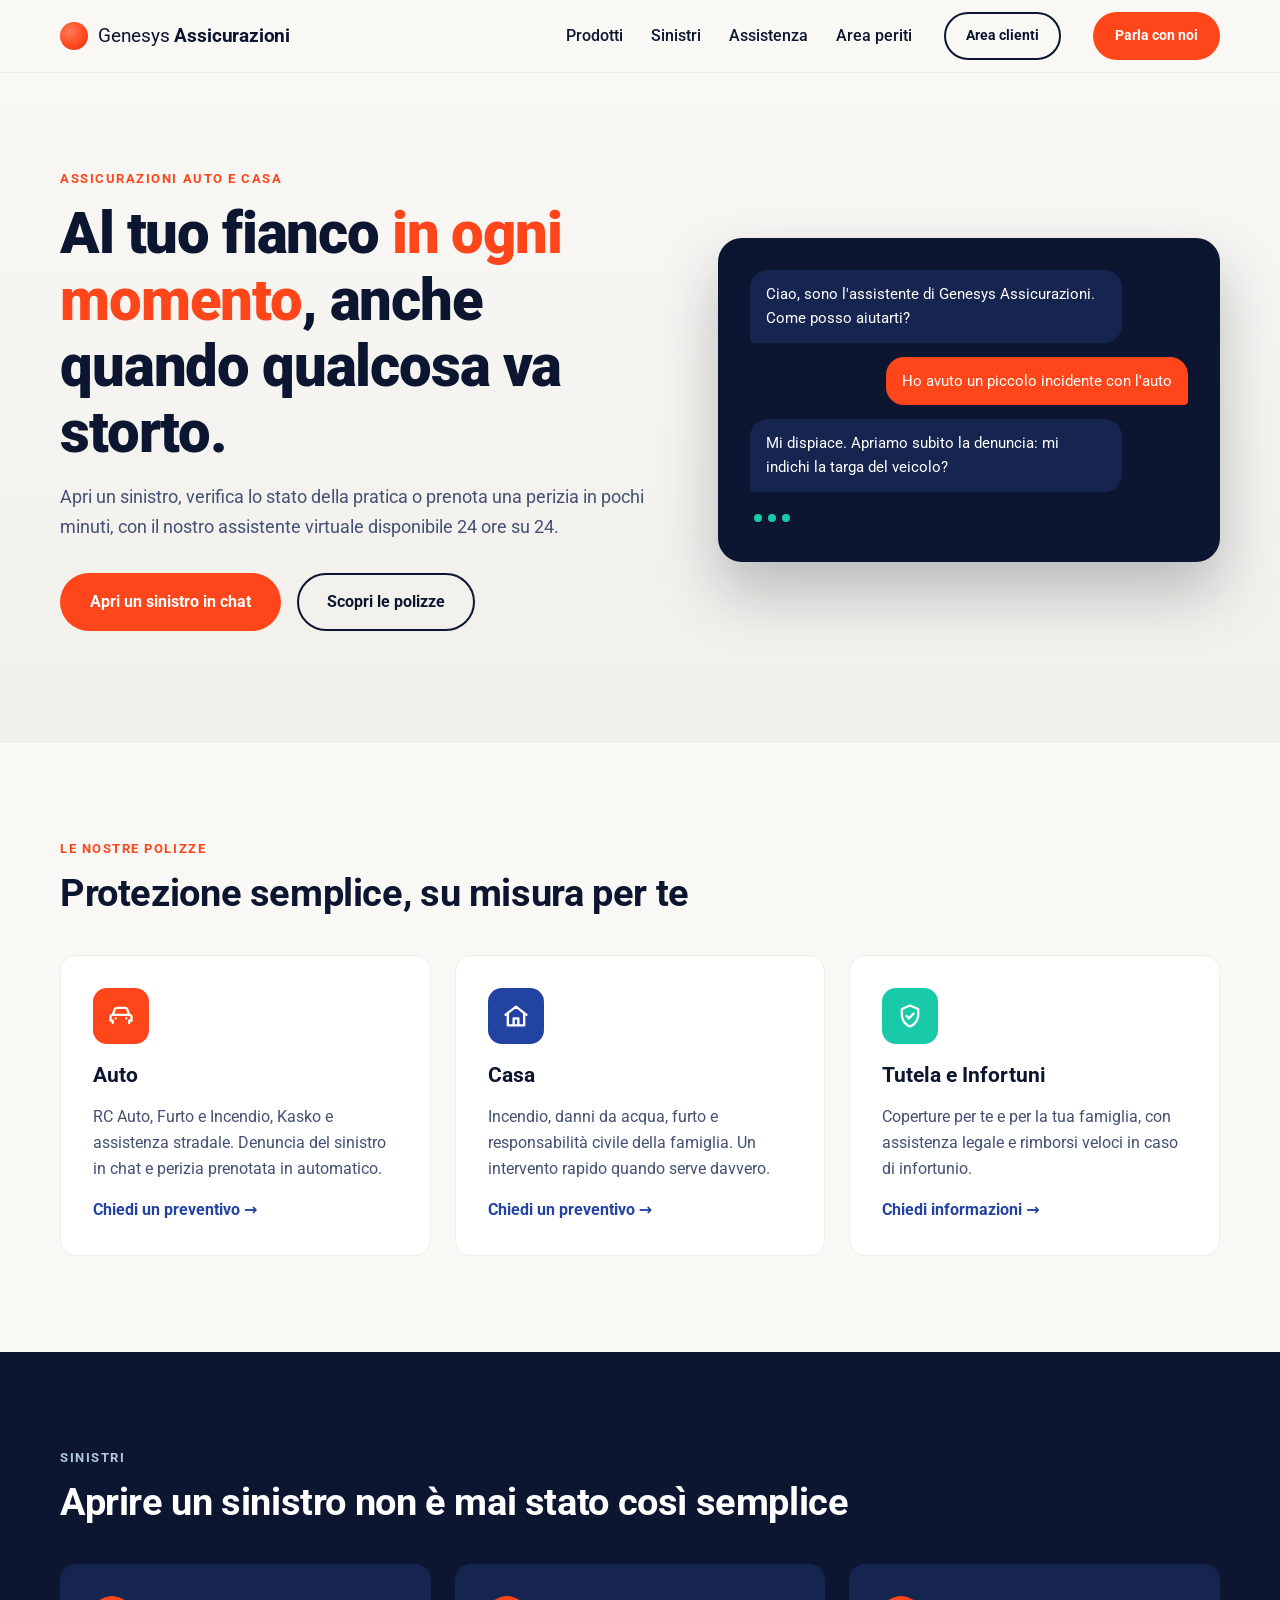
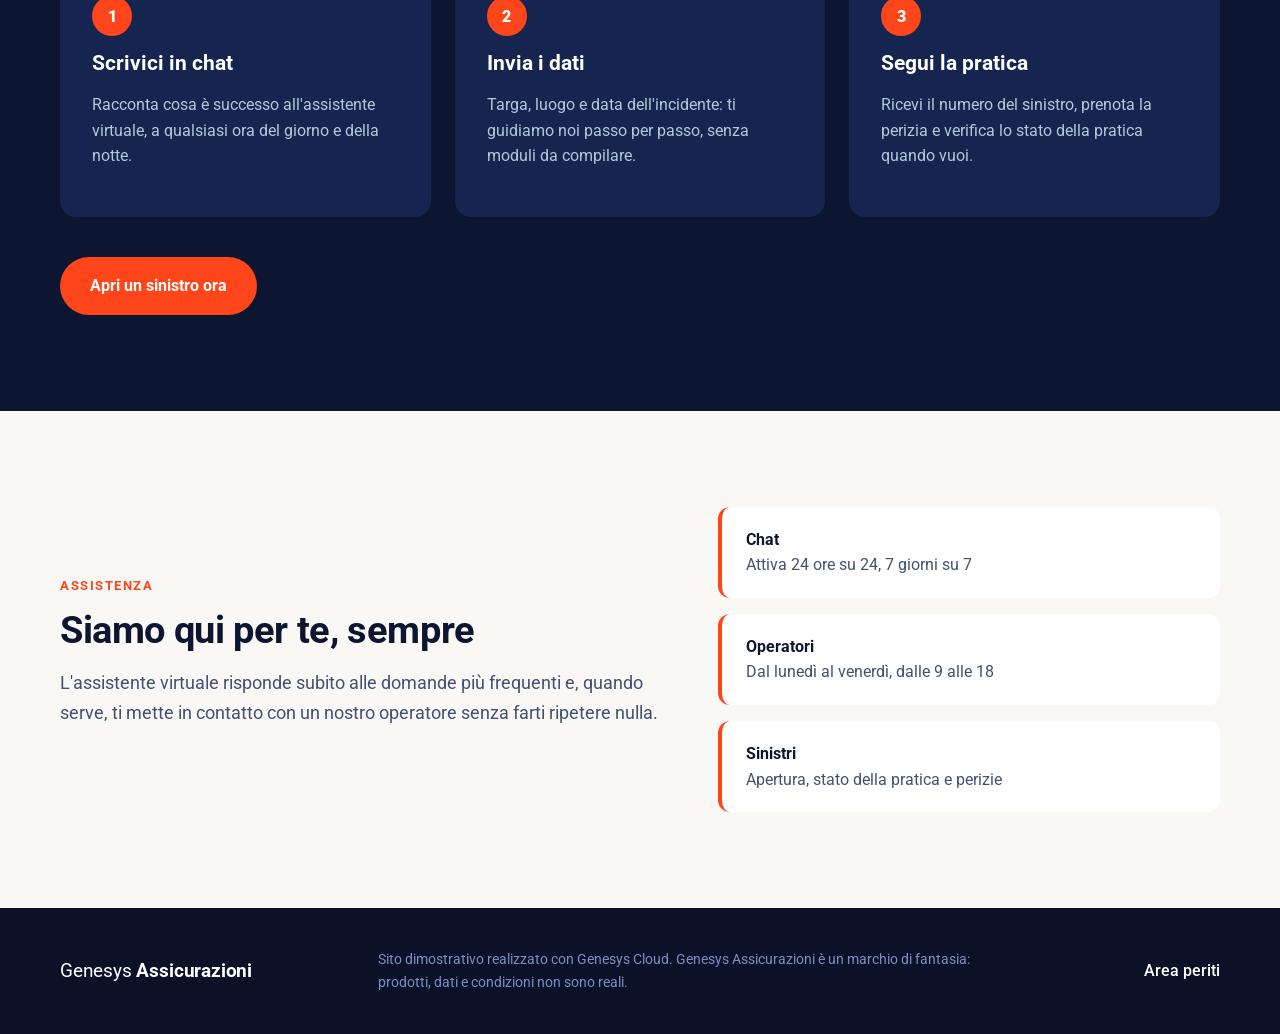
==== commit e07e1cce: "Link Area periti nel menu Co-authored-by: Cursor <cursoragent@cursor.com>" ====
--- a/index.html
+++ b/index.html
@@ -33,6 +33,7 @@
         <a href="#prodotti">Prodotti</a>
         <a href="#sinistri">Sinistri</a>
         <a href="#assistenza">Assistenza</a>
+        <a href="perito.html">Area periti</a>
       </nav>
       <div class="account" data-logged-out>
         <button class="btn btn-ghost btn-small" data-open-login>Area clienti</button>
